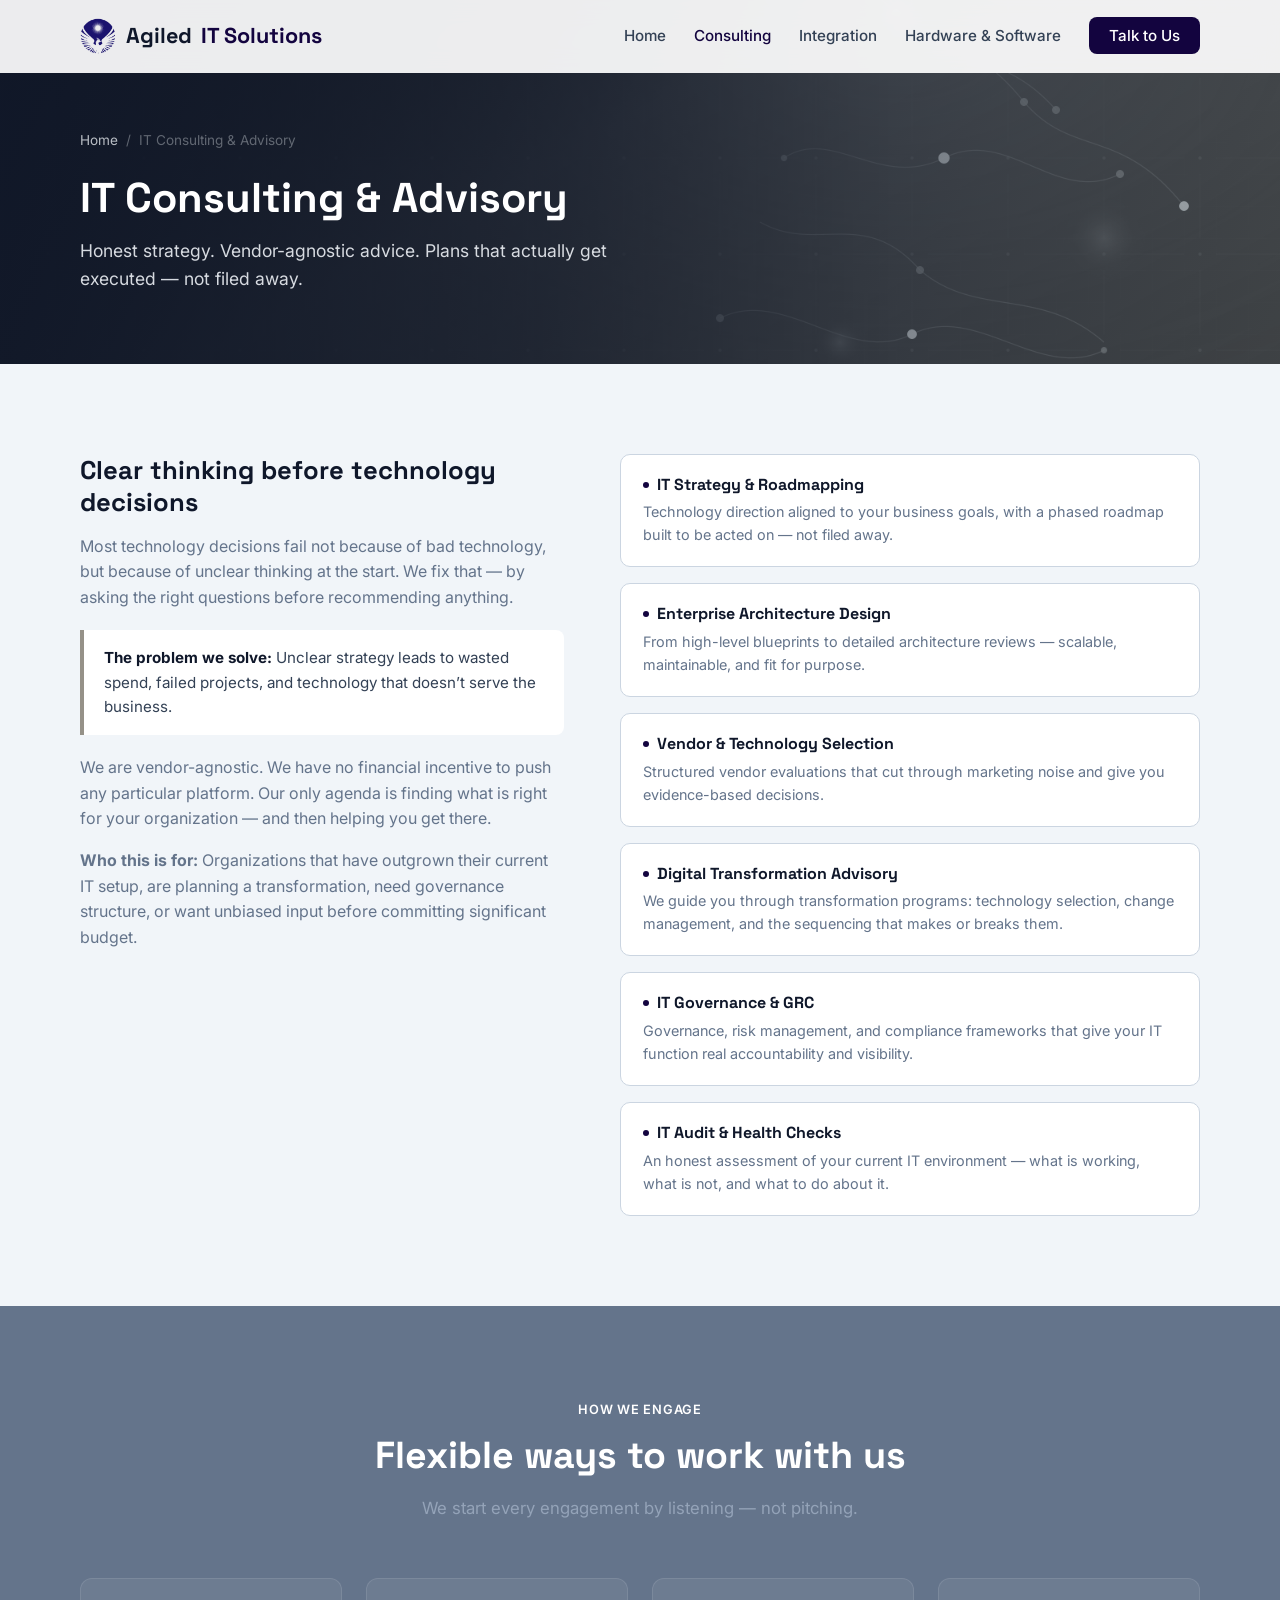
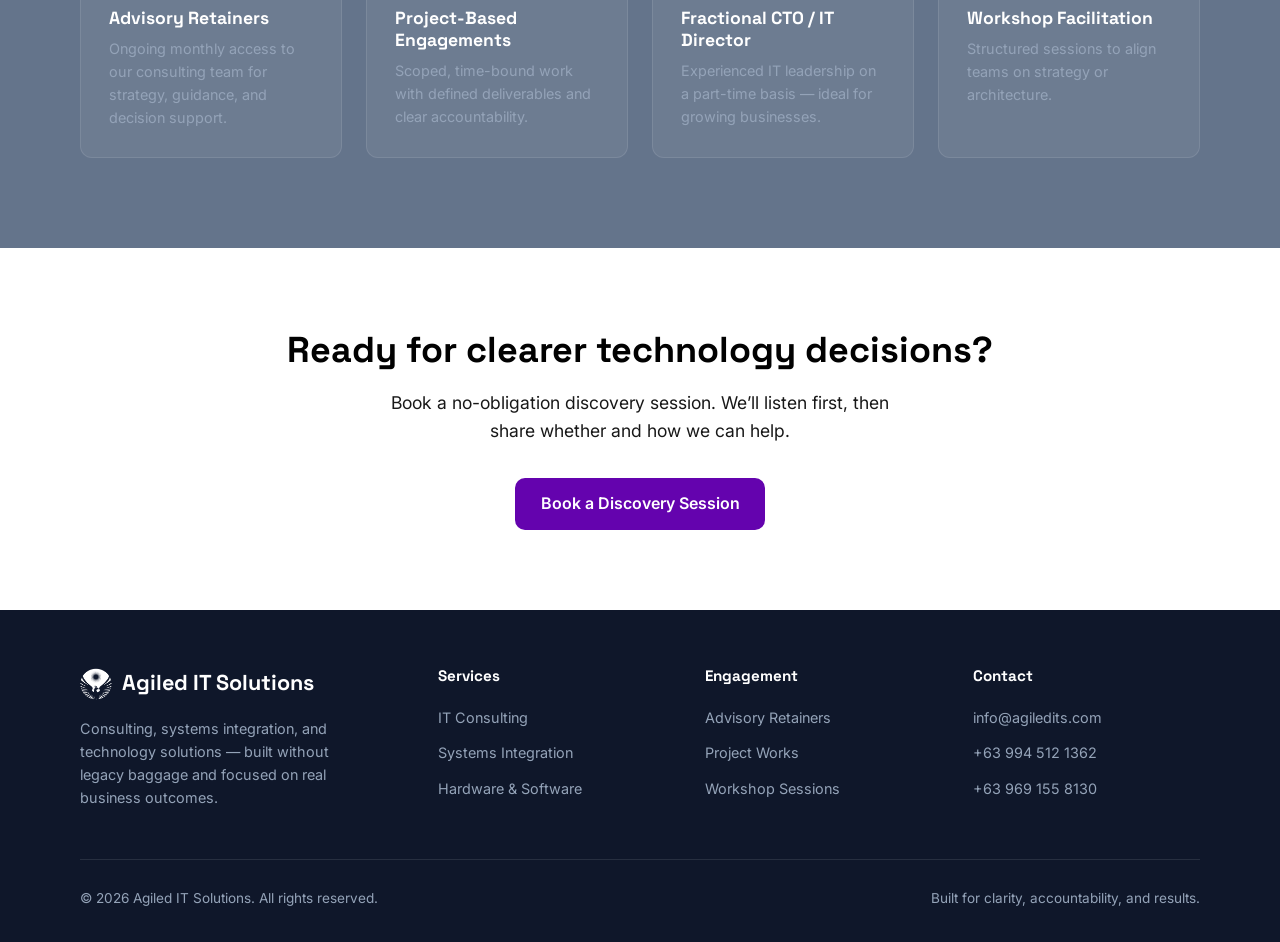
==== consulting.html @ 54997e80 "Add files via upload" ====
<!DOCTYPE html>
<html lang="en">
<head>
  <meta charset="UTF-8" />
  <meta name="viewport" content="width=device-width, initial-scale=1.0" />
  <title>IT Consulting & Advisory | Agiled IT Solutions</title>
  <meta name="description" content="Honest, vendor-agnostic IT strategy, architecture, and advisory for growing organizations. Plans that actually get executed." />
  <link rel="preconnect" href="https://fonts.googleapis.com" />
  <link rel="preconnect" href="https://fonts.gstatic.com" crossorigin />
  <link href="https://fonts.googleapis.com/css2?family=Inter:wght@400;500;600;700&family=Space+Grotesk:wght@500;600;700&display=swap" rel="stylesheet" />
  <link rel="stylesheet" href="css/styles.css" />
</head>
<body>

  <header id="header">
    <div class="container nav">
      <a href="index.html" class="logo"><img src="assets/logo.svg" alt="Agiled IT" width="36" height="36" />Agiled <span>IT Solutions</span></a>
      <ul class="nav-links" id="navLinks">
        <li><a href="index.html">Home</a></li>
        <li><a href="consulting.html" class="active">Consulting</a></li>
        <li><a href="integration.html">Integration</a></li>
        <li><a href="hardware.html">Hardware & Software</a></li>
        <li><a href="contact.html" class="nav-cta">Talk to Us</a></li>
      </ul>
      <button class="menu-toggle" id="menuToggle" aria-label="Toggle menu">
        <span></span><span></span><span></span>
      </button>
    </div>
  </header>

  <section class="page-hero">
    <div class="container">
      <div class="breadcrumb">
        <a href="index.html">Home</a>
        <span>/</span>
        <span>IT Consulting & Advisory</span>
      </div>
      <h1>IT Consulting & Advisory</h1>
      <p>Honest strategy. Vendor-agnostic advice. Plans that actually get executed — not filed away.</p>
    </div>
  </section>

  <section class="detail-section">
    <div class="container">
      <div class="detail-block reveal">
        <div class="detail-content">
          <h3>Clear thinking before technology decisions</h3>
          <p>Most technology decisions fail not because of bad technology, but because of unclear thinking at the start. We fix that — by asking the right questions before recommending anything.</p>
          <div class="problem">
            <strong>The problem we solve:</strong> Unclear strategy leads to wasted spend, failed projects, and technology that doesn’t serve the business.
          </div>
          <p>We are vendor-agnostic. We have no financial incentive to push any particular platform. Our only agenda is finding what is right for your organization — and then helping you get there.</p>
          <p><strong>Who this is for:</strong> Organizations that have outgrown their current IT setup, are planning a transformation, need governance structure, or want unbiased input before committing significant budget.</p>
        </div>
        <div class="detail-list">
          <div class="detail-item">
            <h4>IT Strategy & Roadmapping</h4>
            <p>Technology direction aligned to your business goals, with a phased roadmap built to be acted on — not filed away.</p>
          </div>
          <div class="detail-item">
            <h4>Enterprise Architecture Design</h4>
            <p>From high-level blueprints to detailed architecture reviews — scalable, maintainable, and fit for purpose.</p>
          </div>
          <div class="detail-item">
            <h4>Vendor & Technology Selection</h4>
            <p>Structured vendor evaluations that cut through marketing noise and give you evidence-based decisions.</p>
          </div>
          <div class="detail-item">
            <h4>Digital Transformation Advisory</h4>
            <p>We guide you through transformation programs: technology selection, change management, and the sequencing that makes or breaks them.</p>
          </div>
          <div class="detail-item">
            <h4>IT Governance & GRC</h4>
            <p>Governance, risk management, and compliance frameworks that give your IT function real accountability and visibility.</p>
          </div>
          <div class="detail-item">
            <h4>IT Audit & Health Checks</h4>
            <p>An honest assessment of your current IT environment — what is working, what is not, and what to do about it.</p>
          </div>
        </div>
      </div>
    </div>
  </section>

  <section class="engagement">
    <div class="container">
      <div class="section-header reveal">
        <span class="section-label" style="color: white;">How We Engage</span>
        <h2>Flexible ways to work with us</h2>
        <p>We start every engagement by listening — not pitching.</p>
      </div>
      <div class="engagement-grid">
        <div class="engagement-card reveal">
          <h4>Advisory Retainers</h4>
          <p>Ongoing monthly access to our consulting team for strategy, guidance, and decision support.</p>
        </div>
        <div class="engagement-card reveal">
          <h4>Project-Based Engagements</h4>
          <p>Scoped, time-bound work with defined deliverables and clear accountability.</p>
        </div>
        <div class="engagement-card reveal">
          <h4>Fractional CTO / IT Director</h4>
          <p>Experienced IT leadership on a part-time basis — ideal for growing businesses.</p>
        </div>
        <div class="engagement-card reveal">
          <h4>Workshop Facilitation</h4>
          <p>Structured sessions to align teams on strategy or architecture.</p>
        </div>
      </div>
    </div>
  </section>

  <section class="cta">
    <div class="container reveal">
      <h2>Ready for clearer technology decisions?</h2>
      <p>Book a no-obligation discovery session. We’ll listen first, then share whether and how we can help.</p>
      <a href="contact.html" class="btn btn-primary">Book a Discovery Session</a>
    </div>
  </section>

   <!-- Footer -->
  <footer>
    <div class="container">
      <div class="footer-grid">
        <div class="footer-brand">
          <a href="index.html" class="logo"><img src="assets/logo.svg" alt="Agiled IT" width="36" height="36" />Agiled IT Solutions</a>
          <p>Consulting, systems integration, and technology solutions — built without legacy baggage and focused on real business outcomes.</p>
        </div>
        <div class="footer-col">
          <h4>Services</h4>
          <ul>
            <li><a href="consulting.html">IT Consulting</a></li>
            <li><a href="integration.html">Systems Integration</a></li>
            <li><a href="hardware.html">Hardware & Software</a></li>
          </ul>
        </div>
        <div class="footer-col">
          <h4>Engagement</h4>
          <ul>
            <li><a href="contact.html">Advisory Retainers</a></li>
            <li><a href="contact.html">Project Works</a></li>
            <li><a href="contact.html">Workshop Sessions</a></li>
          </ul>
        </div>
        <div class="footer-col">
          <h4>Contact</h4>
          <ul>
            <li><a href="mailto:info@agiledits.com">info@agiledits.com</a></li>
            <li><a href="tel:+639945121362">+63 994 512 1362</a></li>
            <li><a href="tel:+639945121362">+63 969 155 8130</a></li>
          </ul>
        </div>
      </div>
      <div class="footer-bottom">
        <span>© 2026 Agiled IT Solutions. All rights reserved.</span>
        <span>Built for clarity, accountability, and results.</span>
      </div>
    </div>
  </footer>

  <script src="js/main.js"></script>
</body>
</html>
---- css/styles.css ----
/* ============================================================
   CLEAR FORGE Palette — Agiled IT Solutions
   Primary:    Forge Teal      #0F766E
   Accent:     Signal Amber    #F59E0B
   Neutral 1:  Core Slate      #0F172A
   Neutral 2:  Clear Surface   #F1F5F9
   ============================================================ */
:root {
  /* Core brand */
  --primary: #13043f;          /* Forge Teal — brand, primary actions, icons */
  --primary-dark: #0D5C56;     /* Hover / pressed state for teal */
  --primary-light: #14B8A6;    /* Soft teal accents, trust-strip icons */
  --primary-tint: #F0FDFA;     /* Very light teal for icon backgrounds */

  /* Accent */
  --accent: #959188;           /* Signal Amber — high-priority CTAs, attention */
  --accent-dark: #D97706;      /* Amber hover */

  /* Neutrals */
  --dark: #0F172A;             /* Core Slate — headings, body, structure */
  --gray-900: #1E293B;
  --gray-700: #334155;
  --gray-500: #64748B;
  --gray-300: #CBD5E1;
  --gray-100: #F1F5F9;         /* Clear Surface — backgrounds, cards */
  --white: #FFFFFF;

  /* UI */
  --radius: 12px;
  --shadow: 0 4px 6px -1px rgb(0 0 0 / 0.08), 0 2px 4px -2px rgb(0 0 0 / 0.06);
  --shadow-lg: 0 10px 15px -3px rgb(0 0 0 / 0.08), 0 4px 6px -4px rgb(0 0 0 / 0.05);
}

* {
  margin: 0;
  padding: 0;
  box-sizing: border-box;
}

html {
  scroll-behavior: smooth;
}

body {
  font-family: 'Inter', system-ui, sans-serif;
  color: var(--gray-900);
  line-height: 1.6;
  background: var(--white);
}

h1, h2, h3, h4 {
  font-family: 'Space Grotesk', sans-serif;
  line-height: 1.25;
  color: var(--dark);
}

a {
  text-decoration: none;
  color: inherit;
}

img {
  max-width: 100%;
  display: block;
}

.container {
  width: min(1120px, 92%);
  margin-inline: auto;
}

/* ========== HEADER ========== */
header {
  position: fixed;
  top: 0;
  left: 0;
  right: 0;
  z-index: 1000;
  background: rgba(255, 255, 255, 0.92);
  backdrop-filter: blur(12px);
  border-bottom: 1px solid transparent;
  transition: border-color 0.3s, box-shadow 0.3s;
}

header.scrolled {
  border-bottom-color: var(--gray-300);
  box-shadow: var(--shadow);
}

.nav {
  display: flex;
  align-items: center;
  justify-content: space-between;
  height: 72px;
}

.logo {
  font-family: 'Space Grotesk', sans-serif;
  font-weight: 700;
  font-size: 1.35rem;
  color: var(--dark);
  display: flex;
  align-items: center;
  gap: 0.6rem;
}

.logo img {
  width: 36px;
  height: 36px;
  display: block;
  flex-shrink: 0;
  border-radius: 8px;
}

.logo span {
  color: var(--primary);
}

/* Footer logo text color */
footer .logo {
  color: #ffffff;
}

/* Force dark/colored logo PNG or SVG to pure white */
footer .logo img {
  width: 32px;
  height: 32px;
  filter: brightness(0) invert(1); /* Converts any colored image to white */
  object-fit: contain;
}

.nav-links {
  display: flex;
  gap: 1.75rem;
  list-style: none;
  align-items: center;
}

.nav-links a {
  font-size: 0.95rem;
  font-weight: 500;
  color: var(--gray-700);
  transition: color 0.2s;
}

.nav-links a:hover,
.nav-links a.active {
  color: var(--primary);
}

.nav-cta {
  background: var(--primary);
  color: white !important;
  padding: 0.55rem 1.25rem;
  border-radius: 8px;
  font-weight: 600;
  font-size: 0.9rem;
  transition: background 0.2s;
}

.nav-cta:hover {
  background: var(--primary-dark);
}

.menu-toggle {
  display: none;
  background: none;
  border: none;
  cursor: pointer;
  padding: 0.5rem;
}

.menu-toggle span {
  display: block;
  width: 24px;
  height: 2px;
  background: var(--dark);
  margin: 5px 0;
  transition: 0.3s;
}

/* ========== HERO ========== */
.hero {
  padding: 140px 0 100px;
  background-color: var(--dark);
  background-image: url('../assets/hero-bg.svg');
  background-size: cover;
  background-position: center right;
  background-repeat: no-repeat;
  position: relative;
  overflow: hidden;
}

/* Readability overlay — keeps text legible over the tech background */
.hero::before {
  content: '';
  position: absolute;
  inset: 0;
  background: linear-gradient(
    105deg,
    rgba(15, 23, 42, 0.82) 0%,
    rgba(15, 23, 42, 0.55) 42%,
    rgba(15, 23, 42, 0.25) 70%,
    rgba(15, 23, 42, 0.1) 100%
  );
  z-index: 0;
}

.hero-content {
  max-width: 680px;
  position: relative;
  z-index: 1;
}

.hero-badge {
  display: inline-flex;
  align-items: center;
  gap: 0.4rem;
  background: rgba(255, 255, 255, 0.12);
  border: 1px solid rgba(255, 255, 255, 0.22);
  backdrop-filter: blur(8px);
  padding: 0.35rem 0.9rem;
  border-radius: 999px;
  font-size: 0.85rem;
  font-weight: 500;
  color: rgba(255, 255, 255, 0.92);
  margin-bottom: 1.5rem;
}

.hero-badge::before {
  width: 8px;
  height: 8px;
  background: var(--primary-light);
  border-radius: 50%;
  box-shadow: 0 0 8px var(--primary-light);
}

.hero h1 {
  font-size: clamp(2.2rem, 5vw, 3.25rem);
  margin-bottom: 1.25rem;
  letter-spacing: -0.02em;
  color: #FFFFFF;
}

.hero h1 span {
  color: var(--primary-light);
}

.hero p {
  font-size: 1.15rem;
  color: rgba(241, 245, 249, 0.88);
  margin-bottom: 2rem;
  max-width: 540px;
}

.hero-actions {
  display: flex;
  flex-wrap: wrap;
  gap: 1rem;
}

/* Secondary button adapted for dark hero */
.hero .btn-secondary {
  background: rgba(255, 255, 255, 0.1);
  color: #FFFFFF;
  border: 1.5px solid rgba(255, 255, 255, 0.35);
}

.hero .btn-secondary:hover {
  background: rgba(255, 255, 255, 0.18);
  border-color: rgba(255, 255, 255, 0.55);
  color: #FFFFFF;
}

.btn {
  display: inline-flex;
  align-items: center;
  gap: 0.5rem;
  padding: 0.85rem 1.6rem;
  border-radius: 10px;
  font-weight: 600;
  font-size: 1rem;
  transition: all 0.2s;
  cursor: pointer;
  border: none;
}

.btn-primary {
  background: rgba(245, 245, 249, 0.929);
  color: rgb(22, 5, 47);
}

.btn-primary:hover {
  background: rgba(237, 237, 242, 0.952);
  transform: translateY(-1px);
}

.btn-secondary {
  background: rgb(110, 6, 246);
  color: rgba(122, 122, 236, 0.802);
  border: 1.5px solid var(--gray-900);
}

.btn-secondary:hover {
  border-color: rgb(106, 106, 223);
  color: rgb(22, 5, 47);
}

/* ========== PAGE HERO (inner pages) ========== */
.page-hero {
  padding: 130px 0 70px;
  background-color: var(--dark);
  background-image: url('../assets/hero-bg.svg');
  background-size: cover;
  background-position: center right;
  background-repeat: no-repeat;
  position: relative;
  overflow: hidden;
  border-bottom: none;
}

/* Stronger overlay for shorter page heroes — keeps title + subtitle readable */
.page-hero::before {
  content: '';
  position: absolute;
  inset: 0;
  background: linear-gradient(
    105deg,
    rgba(15, 23, 42, 0.88) 0%,
    rgba(15, 23, 42, 0.65) 45%,
    rgba(15, 23, 42, 0.35) 75%,
    rgba(15, 23, 42, 0.15) 100%
  );
  z-index: 0;
}

.page-hero .container {
  position: relative;
  z-index: 1;
}

.page-hero h1 {
  font-size: clamp(1.9rem, 4vw, 2.6rem);
  margin-bottom: 0.85rem;
  color: #FFFFFF;
}

.page-hero p {
  font-size: 1.1rem;
  color: rgba(241, 245, 249, 0.88);
  max-width: 580px;
}

.breadcrumb {
  display: flex;
  gap: 0.5rem;
  font-size: 0.85rem;
  color: rgba(241, 245, 249, 0.65);
  margin-bottom: 1.25rem;
}

.breadcrumb a {
  color: rgba(241, 245, 249, 0.75);
  transition: color 0.2s;
}

.breadcrumb a:hover {
  color: var(--primary-light);
}

.breadcrumb span {
  color: rgba(241, 245, 249, 0.35);
}

/* ========== TRUST STRIP ========== */
.trust-strip {
  padding: 1.75rem 0;
  background: var(--dark);
  color: white;
}

.trust-strip .container {
  display: flex;
  flex-wrap: wrap;
  justify-content: center;
  gap: 2.5rem;
  text-align: center;
  font-size: 0.95rem;
  font-weight: 500;
}

.trust-item {
  display: flex;
  align-items: center;
  gap: 0.6rem;
}

.trust-item svg {
  width: 20px;
  height: 20px;
  color: var(--primary-light);
  flex-shrink: 0;
}

/* ========== SECTION COMMON ========== */
section {
  padding: 90px 0;
}

.section-header {
  text-align: center;
  max-width: 640px;
  margin: 0 auto 3.5rem;
}

.section-label {
  display: inline-block;
  font-size: 0.8rem;
  font-weight: 600;
  text-transform: uppercase;
  letter-spacing: 0.06em;
  color: var(--primary);
  margin-bottom: 0.75rem;
}

.section-header h2 {
  font-size: clamp(1.75rem, 3.5vw, 2.35rem);
  margin-bottom: 1rem;
}

.section-header p {
  color: var(--gray-900);
  font-size: 1.05rem;
}

/* ========== SERVICES OVERVIEW ========== */
.services-grid {
  display: grid;
  grid-template-columns: repeat(auto-fit, minmax(300px, 1fr));
  gap: 1.75rem;
}

.service-card {
  background: rgb(203, 198, 198);
  border: 1px solid var(--gray-300);
  border-radius: var(--radius);
  padding: 0;
  transition: all 0.25s;
  position: relative;
  overflow: hidden;
  display: flex;
  flex-direction: column;
}

.service-card:hover {
  border-color: var(--primary-light);
  box-shadow: var(--shadow-lg);
  transform: translateY(-4px);
}

.service-card-image {
  width: 100%;
  height: 160px;
  object-fit: cover;
  display: block;
  background: var(--primary-tint);
}

.service-card-body {
  padding: 1.5rem 1.75rem 1.75rem;
  display: flex;
  flex-direction: column;
  flex: 1;
}

.service-icon {
  width: 48px;
  height: 48px;
  background: var(--primary-tint);
  border-radius: 10px;
  display: flex;
  align-items: center;
  justify-content: center;
  margin-bottom: 1.25rem;
  color: var(--primary);
}

.service-card h3 {
  font-size: 1.25rem;
  margin-bottom: 0.75rem;
}

.service-card p {
  color: var(--dark);
  font-size: 0.95rem;
  margin-bottom: 1.25rem;
  flex: 1;
}

.service-card a {
  font-weight: 600;
  font-size: 0.9rem;
  color: var(--primary);
  display: inline-flex;
  align-items: center;
  gap: 0.35rem;
}

.service-card a:hover {
  gap: 0.55rem;
}

/* ========== DETAILED SECTIONS ========== */
.detail-section {
  background: var(--gray-100);
}

.detail-block {
  display: grid;
  grid-template-columns: 1fr 1.2fr;
  gap: 3.5rem;
  align-items: start;
  margin-bottom: 4rem;
}

.detail-block:last-child {
  margin-bottom: 0;
}

.detail-block.reverse {
  grid-template-columns: 1.2fr 1fr;
}

.detail-block.reverse .detail-content {
  order: 2;
}

.detail-block.reverse .detail-list {
  order: 1;
}

.detail-content h3 {
  font-size: 1.6rem;
  margin-bottom: 1rem;
}

.detail-content .problem {
  background: white;
  border-left: 4px solid var(--accent);
  padding: 1rem 1.25rem;
  border-radius: 0 8px 8px 0;
  margin: 1.25rem 0;
  font-size: 0.95rem;
  color: var(--gray-700);
}

.detail-content .problem strong {
  color: var(--dark);
}

.detail-content p {
  color: var(--gray-500);
  margin-bottom: 1rem;
}

.detail-list {
  display: grid;
  gap: 1rem;
}

.detail-item {
  background: white;
  border-radius: 10px;
  padding: 1.25rem 1.4rem;
  border: 1px solid var(--gray-300);
  transition: border-color 0.2s;
}

.detail-item:hover {
  border-color: var(--primary-light);
}

.detail-item h4 {
  font-size: 1rem;
  margin-bottom: 0.35rem;
  display: flex;
  align-items: center;
  gap: 0.5rem;
}

.detail-item h4::before {
  content: '';
  width: 6px;
  height: 6px;
  background: var(--primary);
  border-radius: 50%;
  flex-shrink: 0;
}

.detail-item p {
  font-size: 0.9rem;
  color: var(--gray-500);
  margin: 0;
}

/* ========== ENGAGEMENT ========== */
.engagement {
  background: var(--gray-500);
  color: rgb(144, 135, 135);
}

.engagement .section-header h2 {
  color: white;
}

.engagement .section-header p {
  color: #94a3b8;
}

.engagement-grid {
  display: grid;
  grid-template-columns: repeat(auto-fit, minmax(240px, 1fr));
  gap: 1.5rem;
}

.engagement-card {
  background: rgba(255, 255, 255, 0.06);
  border: 1px solid rgba(255, 255, 255, 0.1);
  border-radius: var(--radius);
  padding: 1.75rem;
  transition: background 0.2s;
}

.engagement-card:hover {
  background: rgba(255, 255, 255, 0.1);
}

.engagement-card h4 {
  color: white;
  font-size: 1.1rem;
  margin-bottom: 0.5rem;
}

.engagement-card p {
  color: #94a3b8;
  font-size: 0.9rem;
}

/* ========== DIFFERENTIATORS ========== */
.diff-grid {
  display: grid;
  grid-template-columns: repeat(auto-fit, minmax(260px, 1fr));
  gap: 1.5rem;
}

.diff-card {
  text-align: center;
  padding: 2rem 1.5rem;
}

.diff-icon {
  width: 56px;
  height: 56px;
  margin: 0 auto 1.25rem;
  background: var(--primary-tint);
  border-radius: 14px;
  display: flex;
  align-items: center;
  justify-content: center;
  color: var(--primary);
}

.diff-card h4 {
  font-size: 1.1rem;
  margin-bottom: 0.5rem;
}

.diff-card p {
  color: var(--gray-500);
  font-size: 0.95rem;
}

/* ========== CTA ========== */
.cta {
  background: var(--primary) 0%, #bcbebe 100%);
  color: black;
  text-align: center;
  padding: 80px 0;
}

.cta h2 {
  color: rgb(1, 1, 1);
  font-size: clamp(1.75rem, 3.5vw, 2.25rem);
  margin-bottom: 1rem;
}

.cta p {
  opacity: 0.9;
  max-width: 520px;
  margin: 0 auto 2rem;
  font-size: 1.1rem;
}

.cta .btn-primary {
  background: rgb(100, 3, 174);
  color: white;
}

.cta .btn-primary:hover {
  background: var(--gray-100);
}

/* ========== CONTACT ========== */
.contact-grid {
  display: grid;
  grid-template-columns: 1fr 1.1fr;
  gap: 3rem;
  align-items: start;
}

.contact-info h3 {
  font-size: 1.5rem;
  margin-bottom: 1rem;
}

.contact-info p {
  color: var(--gray-500);
  margin-bottom: 2rem;
}

.contact-details {
  display: grid;
  gap: 1.25rem;
}

.contact-item {
  display: flex;
  gap: 1rem;
  align-items: flex-start;
}

.contact-item svg {
  width: 22px;
  height: 22px;
  color: var(--primary);
  flex-shrink: 0;
  margin-top: 2px;
}

.contact-item strong {
  display: block;
  font-size: 0.85rem;
  color: var(--gray-500);
  margin-bottom: 0.15rem;
}

.contact-item a,
.contact-item span {
  font-weight: 500;
  color: var(--dark);
}

.contact-item a:hover {
  color: var(--primary);
}

.contact-form {
  background: white;
  border: 1px solid var(--gray-300);
  border-radius: var(--radius);
  padding: 2rem;
  box-shadow: var(--shadow);
}

.form-group {
  margin-bottom: 1.25rem;
}

.form-group label {
  display: block;
  font-size: 0.9rem;
  font-weight: 500;
  margin-bottom: 0.4rem;
  color: var(--gray-700);
}

.form-group input,
.form-group select,
.form-group textarea {
  width: 100%;
  padding: 0.75rem 1rem;
  border: 1.5px solid var(--gray-300);
  border-radius: 8px;
  font-family: inherit;
  font-size: 0.95rem;
  transition: border-color 0.2s;
  background: white;
}

.form-group input:focus,
.form-group select:focus,
.form-group textarea:focus {
  outline: none;
  border-color: var(--primary);
}

.form-group textarea {
  min-height: 120px;
  resize: vertical;
}

.form-row {
  display: grid;
  grid-template-columns: 1fr 1fr;
  gap: 1rem;
}

.form-success {
  display: none;
  text-align: center;
  padding: 2rem 1rem;
}

.form-success.show {
  display: block;
}

.form-success svg {
  width: 48px;
  height: 48px;
  color: var(--primary);
  margin-bottom: 1rem;
}

/* ========== FOOTER ========== */
footer {
  background: var(--dark);
  color: #94a3b8;
  padding: 3.5rem 0 2rem;
}

.footer-grid {
  display: grid;
  grid-template-columns: 1.4fr 1fr 1fr 1fr;
  gap: 2.5rem;
  margin-bottom: 3rem;
}

.footer-brand .logo {
  color: white;
  margin-bottom: 1rem;
}

.footer-brand p {
  font-size: 0.9rem;
  max-width: 280px;
}

.footer-col h4 {
  color: white;
  font-size: 0.95rem;
  margin-bottom: 1.25rem;
}

.footer-col ul {
  list-style: none;
}

.footer-col li {
  margin-bottom: 0.6rem;
}

.footer-col a {
  font-size: 0.9rem;
  transition: color 0.2s;
}

.footer-col a:hover {
  color: var(--primary-light);
}

.footer-bottom {
  border-top: 1px solid rgba(255, 255, 255, 0.1);
  padding-top: 1.75rem;
  display: flex;
  flex-wrap: wrap;
  justify-content: space-between;
  gap: 1rem;
  font-size: 0.85rem;
}

/* ========== MOBILE ========== */
@media (max-width: 900px) {
  .nav-links {
    display: none;
    position: absolute;
    top: 72px;
    left: 0;
    right: 0;
    background: white;
    flex-direction: column;
    padding: 1.5rem;
    gap: 0;
    border-bottom: 1px solid var(--gray-300);
    box-shadow: var(--shadow-lg);
  }

  .nav-links.open {
    display: flex;
  }

  .nav-links li {
    border-bottom: 1px solid var(--gray-100);
  }

  .nav-links a {
    display: block;
    padding: 0.9rem 0;
  }

  .nav-cta {
    margin-top: 0.75rem;
    text-align: center;
  }

  .menu-toggle {
    display: block;
  }

  .detail-block,
  .detail-block.reverse {
    grid-template-columns: 1fr;
  }

  .detail-block.reverse .detail-content,
  .detail-block.reverse .detail-list {
    order: unset;
  }

  .contact-grid {
    grid-template-columns: 1fr;
  }

  .footer-grid {
    grid-template-columns: 1fr 1fr;
  }

  .form-row {
    grid-template-columns: 1fr;
  }
}

@media (max-width: 560px) {
  .footer-grid {
    grid-template-columns: 1fr;
  }

  .hero-actions {
    flex-direction: column;
  }

  .btn {
    width: 100%;
    justify-content: center;
  }
}

/* Smooth reveal animation */
.reveal {
  opacity: 0;
  transform: translateY(24px);
  transition: opacity 0.6s ease, transform 0.6s ease;
}

.reveal.visible {
  opacity: 1;
  transform: translateY(0);
}
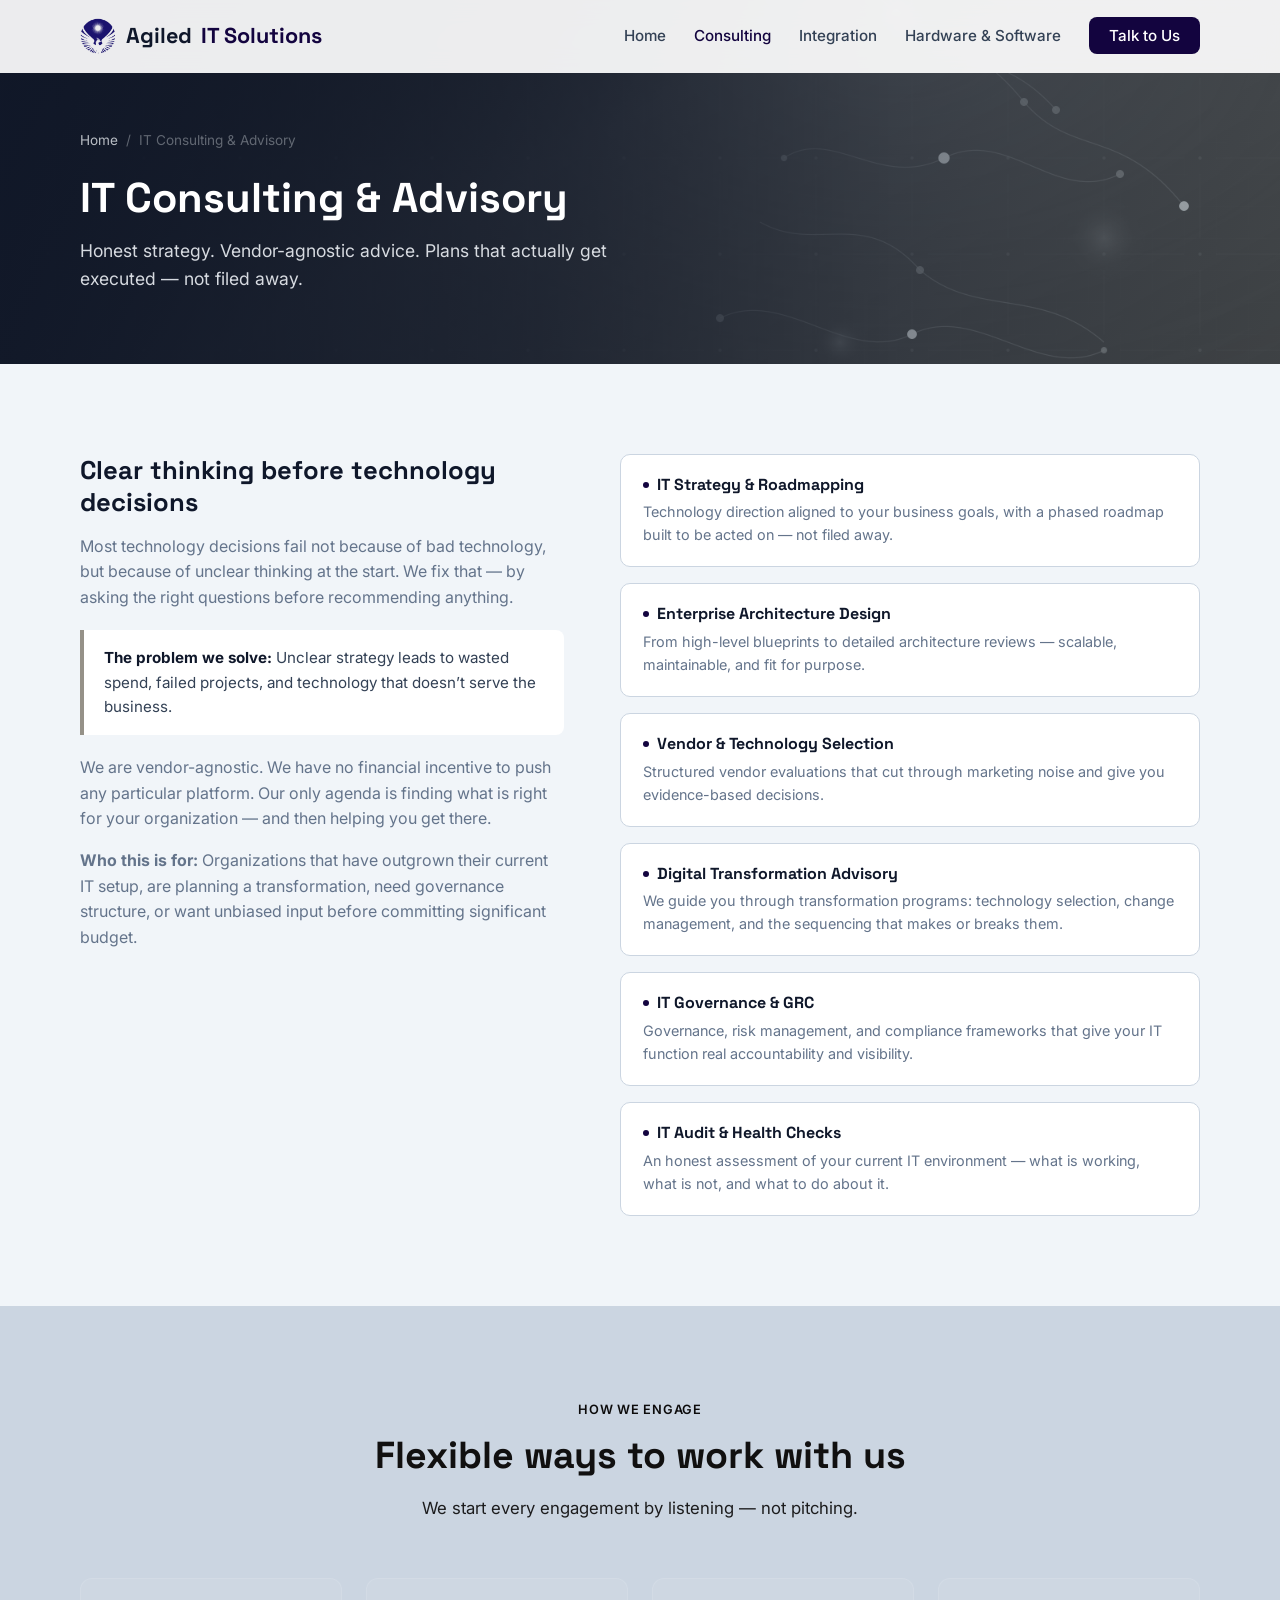
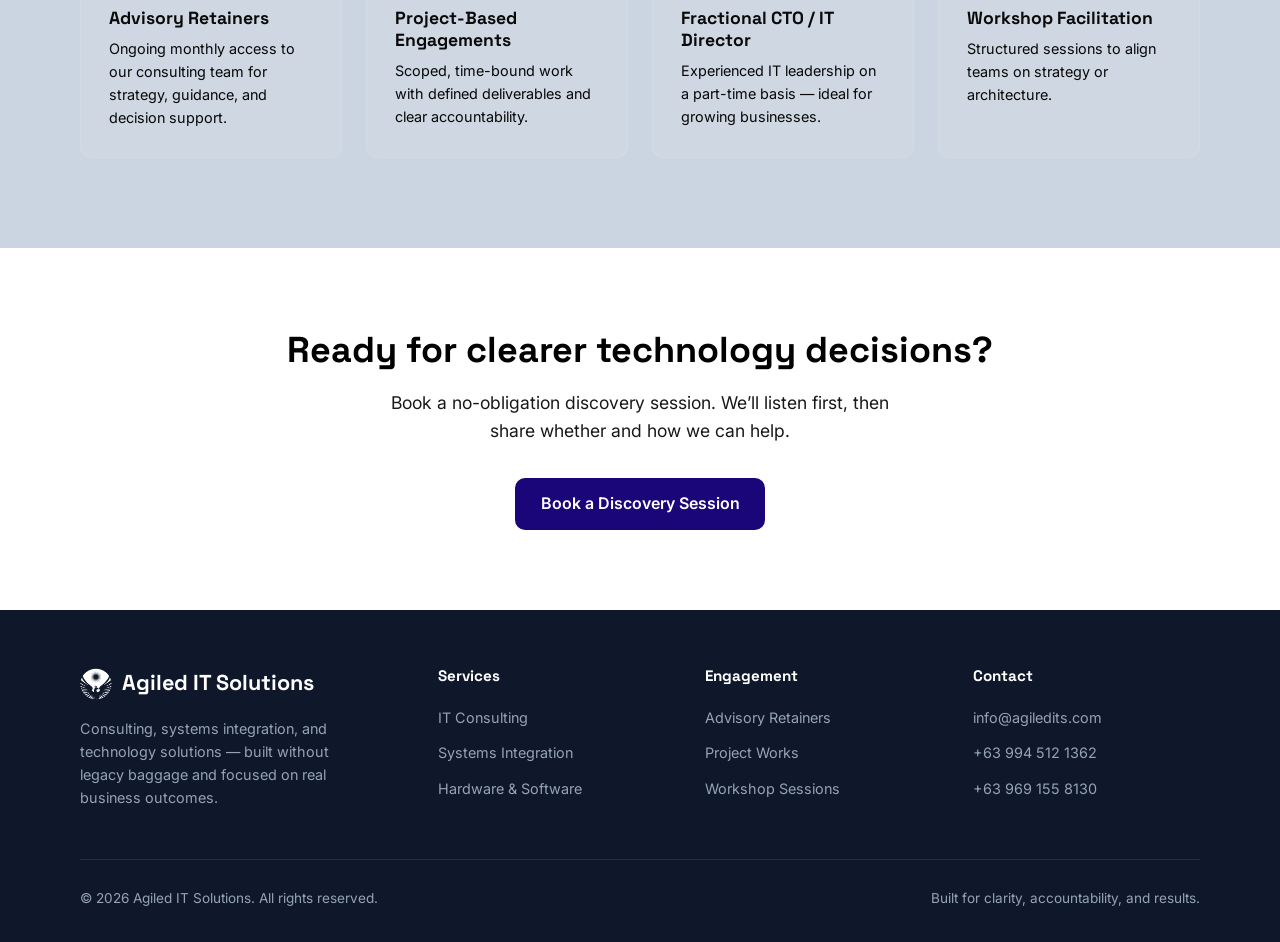
==== commit 6d6c4be2: "Add files via upload" ====
--- a/consulting.html
+++ b/consulting.html
@@ -85,7 +85,7 @@
   <section class="engagement">
     <div class="container">
       <div class="section-header reveal">
-        <span class="section-label" style="color: white;">How We Engage</span>
+        <span class="section-label" style="color: rgb(12, 11, 11);">How We Engage</span>
         <h2>Flexible ways to work with us</h2>
         <p>We start every engagement by listening — not pitching.</p>
       </div>
--- a/css/styles.css
+++ b/css/styles.css
@@ -243,7 +243,7 @@
 }
 
 .hero h1 span {
-  color: var(--primary-light);
+  color: --gray-300;
 }
 
 .hero p {
@@ -286,18 +286,18 @@
 }
 
 .btn-primary {
-  background: rgba(245, 245, 249, 0.929);
-  color: rgb(22, 5, 47);
+  background: rgba(89, 89, 252, 0.929);
+  color: rgb(222, 219, 226);
 }
 
 .btn-primary:hover {
-  background: rgba(237, 237, 242, 0.952);
+  background: rgba(77, 77, 187, 0.952);
   transform: translateY(-1px);
 }
 
 .btn-secondary {
-  background: rgb(110, 6, 246);
-  color: rgba(122, 122, 236, 0.802);
+  background: rgb(249, 249, 250);
+  color: rgba(11, 11, 12, 0.802);
   border: 1.5px solid var(--gray-900);
 }
 
@@ -441,7 +441,7 @@
 }
 
 .service-card {
-  background: rgb(203, 198, 198);
+  background: rgb(245, 237, 237);
   border: 1px solid var(--gray-300);
   border-radius: var(--radius);
   padding: 0;
@@ -605,16 +605,16 @@
 
 /* ========== ENGAGEMENT ========== */
 .engagement {
-  background: var(--gray-500);
+  background: var(--gray-300);
   color: rgb(144, 135, 135);
 }
 
 .engagement .section-header h2 {
-  color: white;
+  color: rgb(17, 16, 16);
 }
 
 .engagement .section-header p {
-  color: #94a3b8;
+  color: #1c1c1d;
 }
 
 .engagement-grid {
@@ -636,13 +636,13 @@
 }
 
 .engagement-card h4 {
-  color: white;
+  color: rgb(10, 10, 10);
   font-size: 1.1rem;
   margin-bottom: 0.5rem;
 }
 
 .engagement-card p {
-  color: #94a3b8;
+  color: #080808;
   font-size: 0.9rem;
 }
 
@@ -702,12 +702,12 @@
 }
 
 .cta .btn-primary {
-  background: rgb(100, 3, 174);
+  background: rgb(27, 6, 121);
   color: white;
 }
 
 .cta .btn-primary:hover {
-  background: var(--gray-100);
+  background: rgb(85, 43, 238);
 }
 
 /* ========== CONTACT ========== */
